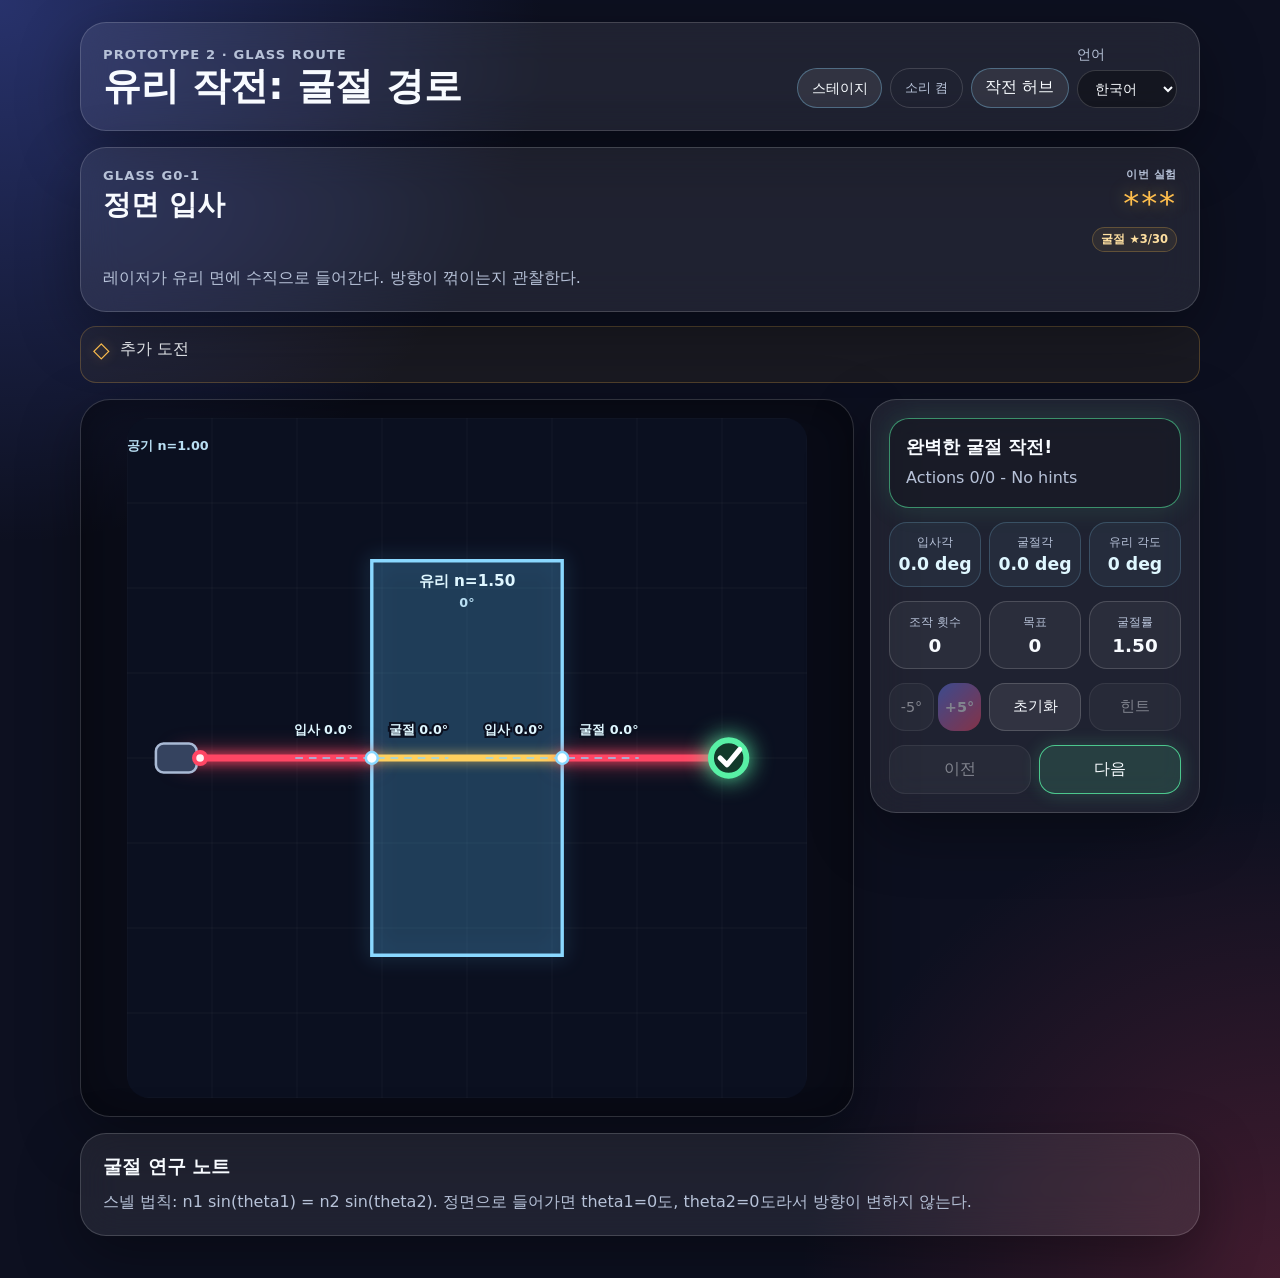
==== games/photon_heist/glass.html @ 529508a4 "Initial release with Photon Heist prototype" ====
<!doctype html>
<html lang="ko">
<head>
  <meta charset="utf-8" />
  <meta name="viewport" content="width=device-width, initial-scale=1" />
  <title>Glass Route · Photon Heist</title>
  <link rel="stylesheet" href="styles/style.css?v=20260708a" />
  <link rel="stylesheet" href="styles/glass.css?v=20260708a" />
</head>
<body>
  <main class="app-shell">
    <header class="topbar glass-topbar">
      <div>
        <p class="eyebrow" id="glassChapter">Prototype 2 · Glass Route</p>
        <h1 id="glassGameTitle">유리 작전: 굴절 경로</h1>
      </div>
      <div class="header-controls">
        <button id="glassStageSelectBtn" class="stage-select-trigger" type="button" aria-label="스테이지 선택">스테이지</button>
        <button id="glassSoundBtn" class="sound-btn" type="button" aria-pressed="true">소리 켬</button>
        <a class="back-link" id="backToMirrors" href="hub.html">← 작전 허브</a>
        <label class="language-control">
          <span id="glassLanguageLabel">언어</span>
          <select id="glassLanguageSelect" aria-label="Language">
            <option value="ko">한국어</option>
            <option value="en">English</option>
          </select>
        </label>
      </div>
    </header>

    <section class="mission-card">
      <div class="mission-header">
        <div>
          <p class="stage-id" id="glassStageId">Glass G0-1</p>
          <h2 id="glassStageTitle">정면 입사</h2>
        </div>
        <div class="mission-score">
          <span class="score-caption" id="glassStarsLabel">이번 실험</span>
          <div class="stars" id="glassStars">☆☆☆</div>
          <div class="campaign-progress" id="glassProgress">굴절 ★ 0/30</div>
        </div>
      </div>
      <p class="mission-intro" id="glassStageIntro"></p>
    </section>

    <section class="challenge-strip" id="glassChallengeStrip" hidden>
      <span class="challenge-icon">◇</span>
      <span class="challenge-label" id="glassChallengeLabel">추가 도전</span>
      <span id="glassChallengeText"></span>
      <span class="challenge-status" id="glassChallengeStatus"></span>
    </section>

    <section class="glass-layout">
      <div class="glass-board-wrap">
        <svg id="glassBoard" class="glass-board" viewBox="0 0 800 800" role="img" aria-label="Refraction experiment board"></svg>
      </div>

      <aside class="panel glass-panel">
        <div class="status-box" id="glassStatusBox">
          <strong id="glassStatusTitle">경로 관찰</strong>
          <p id="glassStatusText">법선과 굴절 경로를 비교한다.</p>
        </div>

        <div class="prediction-control" id="glassPredictionControl" hidden>
          <strong id="glassPredictionQuestion">어느 쪽으로 꺾일까?</strong>
          <div id="glassPredictionOptions" class="prediction-options"></div>
          <small id="glassPredictionFeedback"></small>
        </div>

        <div class="glass-angle-grid">
          <div><span id="incidenceLabel">입사각</span><strong id="incidenceValue">0°</strong></div>
          <div><span id="refractionLabel">굴절각</span><strong id="refractionValue">0°</strong></div>
          <div><span id="glassAngleLabel">레이저 각도</span><strong id="glassAngleValue">0°</strong></div>
        </div>

        <div class="stats-grid">
          <div><span id="glassRotationsLabel">조작 횟수</span><strong id="glassRotationsValue">0</strong></div>
          <div><span id="glassTargetLabel">목표</span><strong id="glassTargetValue">0</strong></div>
          <div><span id="glassIndexLabel">굴절률</span><strong id="glassIndexValue">1.50</strong></div>
        </div>

        <div class="shot-control" id="glassShotControl" hidden>
          <div>
            <span id="glassShotsLabel">발사 횟수</span>
            <strong id="glassShotsValue">0 / 3</strong>
          </div>
          <button id="fireGlassBtn" class="fire-button" type="button">▶ 레이저 발사</button>
        </div>

        <div class="glass-objective-tracker" id="glassObjectiveTracker" hidden>
          <span id="glassObjectiveTrackerLabel">작전 순서</span>
          <div class="glass-objective-steps">
            <div class="glass-objective-step" id="glassShardStep"><b>◆</b><span id="glassShardStepLabel">정보 조각</span></div>
            <span aria-hidden="true">→</span>
            <div class="glass-objective-step" id="glassExitStep"><b>✓</b><span id="glassExitStepLabel">탈출</span></div>
          </div>
        </div>

        <div class="controls glass-controls">
          <div class="rotate-pair">
            <button id="rotateMinusBtn" type="button">−5°</button>
            <button id="rotatePlusBtn" class="primary" type="button">+5°</button>
          </div>
          <div class="rotate-pair fine-rotate-pair" id="fineRotatePair" hidden>
            <button id="fineRotateMinusBtn" type="button">−1° 미세</button>
            <button id="fineRotatePlusBtn" type="button">+1° 미세</button>
          </div>
          <button id="resetGlassBtn" type="button">초기화</button>
          <button id="glassHintBtn" type="button">힌트</button>
        </div>

        <div class="level-controls">
          <button id="prevGlassBtn" type="button">이전</button>
          <button id="nextGlassBtn" type="button">다음</button>
        </div>
      </aside>
    </section>

    <section class="note-card">
      <h3 id="glassNoteTitle">굴절 연구 노트</h3>
      <p id="glassNoteText">실험을 완료하면 굴절 설명이 표시된다.</p>
    </section>
  </main>

  <div id="glassStageModal" class="modal-backdrop" role="dialog" aria-modal="true" aria-labelledby="glassModalTitle" hidden>
    <div class="stage-select-card">
      <div class="stage-select-header">
        <div>
          <h2 id="glassModalTitle">굴절 스테이지</h2>
          <p class="progress-summary" id="glassProgressSummary"></p>
        </div>
        <button id="closeGlassModalBtn" class="modal-close" type="button" aria-label="닫기">×</button>
      </div>
      <div id="glassStageGrid" class="stage-select-grid"></div>
      <div style="margin-top:14px;text-align:right">
        <button id="resetGlassProgressBtn" type="button" style="font-size:0.8rem;opacity:0.6">기록 초기화</button>
      </div>
    </div>
  </div>

  <script src="src/streamlit_bridge.js?v=20260708a"></script>
  <script src="src/optics.js?v=20260708a"></script>
  <script src="src/glass_levels.js?v=20260708a"></script>
  <script src="src/text_fixes.js?v=20260708a"></script>
  <script src="src/glass_game.js?v=20260708a"></script>
</body>
</html>
---- games/photon_heist/styles/style.css ----
:root {
  --bg: #0d1020;
  --card: rgba(255, 255, 255, 0.08);
  --card-strong: rgba(255, 255, 255, 0.13);
  --text: #f8fbff;
  --muted: #b7c2d8;
  --line: rgba(255, 255, 255, 0.16);
  --laser: #ff4664;
  --success: #58f0a5;
  --warning: #ffbf4d;
  --tile: rgba(255, 255, 255, 0.06);
  --tile-hover: rgba(255, 255, 255, 0.12);
  --selected: #8ad8ff;
  --shadow: 0 20px 60px rgba(0, 0, 0, 0.35);
  font-family: Inter, ui-sans-serif, system-ui, -apple-system, BlinkMacSystemFont, "Segoe UI", "Noto Sans KR", sans-serif;
}

* { box-sizing: border-box; }

body {
  margin: 0;
  min-height: 100vh;
  background:
    radial-gradient(circle at top left, rgba(91, 116, 255, 0.34), transparent 34rem),
    radial-gradient(circle at bottom right, rgba(255, 70, 100, 0.22), transparent 30rem),
    var(--bg);
  color: var(--text);
}

button, select {
  font: inherit;
}

button {
  border: 1px solid var(--line);
  color: var(--text);
  background: var(--card);
  border-radius: 16px;
  padding: 0.82rem 1rem;
  cursor: pointer;
  min-height: 46px;
  transition: transform 150ms ease, background 150ms ease, border-color 150ms ease;
}

button:hover, button:focus-visible {
  background: var(--card-strong);
  border-color: rgba(255, 255, 255, 0.34);
  transform: translateY(-1px);
}

button:disabled {
  opacity: 0.45;
  cursor: not-allowed;
  transform: none;
}

button.primary {
  background: linear-gradient(135deg, #5e7cff, #ff4664);
  border: none;
  font-weight: 800;
}

select {
  border: 1px solid var(--line);
  border-radius: 999px;
  padding: 0.58rem 0.85rem;
  color: var(--text);
  background: rgba(0, 0, 0, 0.35);
}

.app-shell {
  width: min(1120px, 94vw);
  margin: 0 auto;
  padding: 22px 0 42px;
}

.topbar,
.mission-card,
.note-card,
.panel {
  background: var(--card);
  border: 1px solid var(--line);
  border-radius: 26px;
  box-shadow: var(--shadow);
  backdrop-filter: blur(20px);
}

.topbar {
  display: flex;
  justify-content: space-between;
  align-items: center;
  gap: 1rem;
  padding: 22px;
}

.eyebrow, .stage-id {
  margin: 0 0 0.2rem;
  color: var(--muted);
  font-size: 0.82rem;
  letter-spacing: 0.08em;
  text-transform: uppercase;
  font-weight: 800;
}

h1, h2, h3, p { margin-top: 0; }

h1 {
  margin-bottom: 0;
  font-size: clamp(1.45rem, 4vw, 2.4rem);
  line-height: 1.08;
}

h2 {
  margin-bottom: 0;
  font-size: clamp(1.18rem, 3vw, 1.75rem);
}

.language-control {
  display: grid;
  gap: 0.35rem;
  color: var(--muted);
  font-size: 0.88rem;
  white-space: nowrap;
}

.header-controls {
  display: flex;
  align-items: flex-end;
  justify-content: flex-end;
  flex-wrap: wrap;
  gap: 8px;
}

.sound-toggle,
.stage-select-toggle,
.glass-route-link {
  min-height: 40px;
  padding: 0.58rem 0.8rem;
  border-radius: 999px;
  color: var(--muted);
  white-space: nowrap;
}

.glass-route-link {
  display: inline-flex;
  align-items: center;
  text-decoration: none;
  color: #dff7ff;
  border-color: rgba(94, 196, 255, 0.4);
  background: rgba(94, 196, 255, 0.08);
}

.glass-route-link:hover,
.glass-route-link:focus-visible { background: rgba(94, 196, 255, 0.16); }

.stage-select-toggle {
  color: var(--text);
  border-color: rgba(138, 216, 255, 0.35);
}

.sound-toggle[aria-pressed="false"] {
  opacity: 0.72;
}

.mission-card {
  margin-top: 16px;
  padding: 20px 22px;
}

.mission-header {
  display: flex;
  justify-content: space-between;
  align-items: start;
  gap: 1rem;
}

.mission-intro {
  margin: 0.8rem 0 0;
  color: var(--muted);
  line-height: 1.65;
}

.challenge-strip {
  display: grid;
  grid-template-columns: auto 1fr auto;
  align-items: center;
  gap: 10px;
  margin-top: 14px;
  padding: 10px 12px;
  border: 1px solid rgba(255, 191, 77, 0.24);
  border-radius: 16px;
  background: rgba(255, 191, 77, 0.055);
}

.challenge-icon {
  color: var(--warning);
  font-size: 1.35rem;
  filter: drop-shadow(0 0 6px rgba(255, 191, 77, 0.45));
}

.challenge-strip strong {
  display: block;
  margin-bottom: 2px;
  color: #ffe0a1;
  font-size: 0.78rem;
}

.challenge-strip p {
  margin: 0;
  color: var(--muted);
  font-size: 0.85rem;
  line-height: 1.4;
}

.challenge-status {
  color: var(--warning);
  font-size: 0.75rem;
  font-weight: 800;
  white-space: nowrap;
}

.challenge-strip.complete {
  border-color: rgba(88, 240, 165, 0.38);
  background: rgba(88, 240, 165, 0.07);
}

.challenge-strip.complete .challenge-icon,
.challenge-strip.complete .challenge-status { color: var(--success); }

.stars {
  font-size: clamp(1.4rem, 4vw, 2rem);
  letter-spacing: 0.06em;
  color: var(--warning);
  text-shadow: 0 0 18px rgba(255, 191, 77, 0.42);
  white-space: nowrap;
}

.mission-score {
  display: grid;
  justify-items: end;
  gap: 2px;
  text-align: right;
}

.score-caption {
  color: var(--muted);
  font-size: 0.68rem;
  font-weight: 800;
  letter-spacing: 0.06em;
  text-transform: uppercase;
}

.campaign-progress {
  margin-top: 3px;
  padding: 4px 8px;
  border: 1px solid rgba(255, 191, 77, 0.24);
  border-radius: 999px;
  color: #ffe0a1;
  background: rgba(255, 191, 77, 0.07);
  font-size: 0.72rem;
  font-weight: 800;
  white-space: nowrap;
}

.game-area {
  display: grid;
  grid-template-columns: minmax(320px, 1fr) 330px;
  gap: 16px;
  margin-top: 16px;
  align-items: start;
}

.board-wrap {
  position: relative;
  background: rgba(0, 0, 0, 0.24);
  border: 1px solid var(--line);
  border-radius: 30px;
  padding: clamp(10px, 2vw, 18px);
  box-shadow: inset 0 0 40px rgba(0, 0, 0, 0.28), var(--shadow);
}

.effect-layer {
  position: absolute;
  inset: 0;
  z-index: 8;
  display: grid;
  place-items: center;
  overflow: hidden;
  border-radius: inherit;
  pointer-events: none;
}

.effect-banner {
  position: absolute;
  z-index: 2;
  padding: 0.75rem 1.15rem;
  border: 1px solid currentColor;
  border-radius: 999px;
  background: rgba(10, 15, 30, 0.9);
  font-size: clamp(1rem, 3vw, 1.55rem);
  letter-spacing: 0.04em;
  box-shadow: 0 12px 35px rgba(0, 0, 0, 0.38);
  animation: effect-banner-pop 1.35s ease-out forwards;
}

.effect-banner.success {
  color: var(--success);
  text-shadow: 0 0 16px rgba(88, 240, 165, 0.75);
}

.effect-banner.alarm {
  color: var(--laser);
  text-shadow: 0 0 16px rgba(255, 70, 100, 0.8);
  animation-duration: 0.75s;
}

.success-particle {
  --particle-angle: 0deg;
  --particle-distance: 100px;
  --particle-delay: 0ms;
  position: absolute;
  left: 50%;
  top: 50%;
  width: 8px;
  height: 8px;
  border-radius: 2px 999px 999px;
  background: var(--success);
  box-shadow: 0 0 10px var(--success);
  opacity: 0;
  transform: translate(-50%, -50%) rotate(var(--particle-angle));
  animation: particle-burst 850ms var(--particle-delay) cubic-bezier(0.16, 0.75, 0.35, 1) forwards;
}

.board {
  width: min(100%, 620px);
  aspect-ratio: 1 / 1;
  margin: 0 auto;
  display: grid;
  grid-template-columns: repeat(8, 1fr);
  grid-template-rows: repeat(8, 1fr);
  gap: 7px;
}

.cell {
  position: relative;
  padding: 0;
  border: 1px solid rgba(255, 255, 255, 0.11);
  background: var(--tile);
  border-radius: clamp(8px, 1.4vw, 16px);
  display: grid;
  place-items: center;
  color: var(--text);
  overflow: hidden;
  user-select: none;
  min-width: 0;
  min-height: 0;
}

.cell.mirror {
  cursor: pointer;
  background: rgba(138, 216, 255, 0.09);
}

.cell.mirror:hover { background: var(--tile-hover); }
.cell.mirror:hover,
.cell.mirror:focus-visible { transform: none; }

.cell.selected {
  outline: 3px solid var(--selected);
  box-shadow: 0 0 0 5px rgba(138, 216, 255, 0.18), 0 0 25px rgba(138, 216, 255, 0.3);
}

.object-icon {
  position: relative;
  z-index: 3;
  width: 82%;
  height: 82%;
  overflow: visible;
  filter: drop-shadow(0 4px 7px rgba(0, 0, 0, 0.42));
}

.beam-layer {
  position: absolute;
  inset: 0;
  z-index: 1;
  width: 100%;
  height: 100%;
  pointer-events: none;
  overflow: hidden;
}

.beam-line {
  fill: none;
  stroke: var(--laser);
  stroke-width: 8;
  stroke-linecap: round;
  stroke-linejoin: round;
  filter: drop-shadow(0 0 5px var(--laser)) drop-shadow(0 0 9px rgba(255, 70, 100, 0.72));
}

.mirror-shadow {
  stroke: #18374b;
  stroke-width: 18;
  stroke-linecap: round;
}

.mirror-glass {
  stroke: #dff7ff;
  stroke-width: 9;
  stroke-linecap: round;
  filter: drop-shadow(0 0 7px #67d7ff);
}

.cell.stowed-mirror {
  background: linear-gradient(145deg, rgba(91, 108, 137, 0.16), rgba(28, 34, 50, 0.8));
  border-style: dashed;
  border-color: rgba(132, 158, 194, 0.38);
}

.mirror-slot {
  fill: none;
  stroke: rgba(142, 174, 214, 0.72);
  stroke-width: 5;
  stroke-linecap: round;
}

.mirror-slot-detail {
  fill: none;
  stroke: rgba(142, 174, 214, 0.46);
  stroke-width: 4;
  stroke-linecap: round;
}

.stowed-badge {
  color: #aabbd4;
  border-color: rgba(142, 174, 214, 0.36);
  background: rgba(13, 20, 34, 0.88);
}

.cell.key-sensor {
  background: radial-gradient(circle, rgba(255, 202, 75, 0.16), rgba(34, 30, 24, 0.72));
  border-color: rgba(255, 202, 75, 0.5);
}

.key-sensor-icon .sensor-ring {
  fill: rgba(255, 202, 75, 0.12);
  stroke: #ffca4b;
  stroke-width: 7;
  filter: drop-shadow(0 0 8px rgba(255, 202, 75, 0.68));
}

.key-head {
  fill: none;
  stroke: #fff0a8;
  stroke-width: 7;
}

.key-mark {
  fill: none;
  stroke: #fff0a8;
  stroke-width: 7;
  stroke-linecap: round;
  stroke-linejoin: round;
}

.cell.secondary-key {
  background: radial-gradient(circle, rgba(69, 225, 238, 0.16), rgba(20, 35, 43, 0.72));
  border-color: rgba(69, 225, 238, 0.52);
}

.secondary-key-icon .sensor-ring {
  fill: rgba(69, 225, 238, 0.12);
  stroke: #45e1ee;
  filter: drop-shadow(0 0 8px rgba(69, 225, 238, 0.68));
}

.secondary-key-icon .key-head,
.secondary-key-icon .key-mark {
  stroke: #bdfaff;
}

.mirror-mount {
  fill: #5d7891;
  stroke: #d5e8f2;
  stroke-width: 2;
}

.angle-badge {
  position: absolute;
  right: 4px;
  bottom: 3px;
  z-index: 4;
  padding: 2px 4px;
  border: 1px solid rgba(138, 216, 255, 0.42);
  border-radius: 999px;
  color: #dff7ff;
  background: rgba(8, 20, 38, 0.82);
  font-size: clamp(0.42rem, 1.1vw, 0.62rem);
  font-weight: 800;
  line-height: 1;
}

.laser-body {
  fill: #35435f;
  stroke: #a9bad5;
  stroke-width: 3;
}

.laser-detail {
  fill: none;
  stroke: #7588a8;
  stroke-width: 4;
  stroke-linecap: round;
}

.laser-nozzle { fill: #d4425c; }
.laser-aperture {
  fill: #fff2f4;
  stroke: #ff4664;
  stroke-width: 5;
  filter: drop-shadow(0 0 6px #ff4664);
}

.laser-icon.dir-D { transform: rotate(90deg); }
.laser-icon.dir-L { transform: rotate(180deg); }
.laser-icon.dir-U { transform: rotate(270deg); }

.sensor-ring {
  stroke-width: 8;
  fill: #13283a;
}

.sensor-core { stroke-width: 3; }
.sensor-mark {
  fill: none;
  stroke: white;
  stroke-width: 7;
  stroke-linecap: round;
  stroke-linejoin: round;
}

.sensor-icon.goal .sensor-ring { stroke: #58f0a5; }
.sensor-icon.goal .sensor-core { fill: #148b58; stroke: #9affc7; }
.sensor-icon.fake .sensor-ring { stroke: #ff4664; }
.sensor-icon.fake .sensor-core { fill: #a51e38; stroke: #ff9aaa; }

.wall-bricks {
  fill: rgba(150, 164, 187, 0.25);
  stroke: #b9c4d5;
  stroke-width: 4;
  stroke-linejoin: round;
}

.cell.wall {
  background:
    linear-gradient(135deg, rgba(255,255,255,0.13), rgba(255,255,255,0.03)),
    repeating-linear-gradient(45deg, rgba(255,255,255,0.10) 0 4px, transparent 4px 9px);
  border-color: rgba(255, 255, 255, 0.2);
}

.cell.laser-source {
  background: rgba(255, 70, 100, 0.16);
  border-color: rgba(255, 70, 100, 0.52);
}

.cell.laser-source.rotatable {
  cursor: pointer;
  background: linear-gradient(145deg, rgba(255, 70, 100, 0.2), rgba(94, 124, 255, 0.12));
}

.cell.laser-source.rotatable:hover,
.cell.laser-source.rotatable:focus-visible {
  border-color: rgba(138, 216, 255, 0.8);
  transform: none;
}

.object-action-badge {
  position: absolute;
  right: 4px;
  top: 4px;
  z-index: 4;
  width: 20px;
  height: 20px;
  display: grid;
  place-items: center;
  border: 1px solid rgba(138, 216, 255, 0.55);
  border-radius: 50%;
  color: #dff7ff;
  background: rgba(8, 20, 38, 0.86);
  font-size: 0.75rem;
  font-weight: 900;
  line-height: 1;
}

.cell.sensor {
  background: rgba(88, 240, 165, 0.09);
  border-color: rgba(88, 240, 165, 0.28);
}

.cell.sensor.active {
  background: rgba(88, 240, 165, 0.24);
  border-color: rgba(88, 240, 165, 0.9);
  box-shadow: 0 0 28px rgba(88, 240, 165, 0.36);
}

.board.success-burst .cell.sensor.active .sensor-icon {
  animation: sensor-unlock 700ms ease-out;
}

.cell.fake-sensor {
  background: rgba(255, 70, 100, 0.08);
  border-color: rgba(255, 70, 100, 0.3);
}

.cell.fake-sensor.alarm {
  background: rgba(255, 70, 100, 0.28);
  box-shadow: 0 0 28px rgba(255, 70, 100, 0.42);
}

.cell.mirror.hit::after {
  content: "";
  position: absolute;
  inset: 8px;
  border-radius: 999px;
  border: 2px solid rgba(255, 70, 100, 0.85);
  box-shadow: 0 0 18px rgba(255, 70, 100, 0.7);
  z-index: 2;
}

.panel {
  padding: 18px;
  display: grid;
  gap: 14px;
}

.status-box {
  border: 1px solid var(--line);
  background: rgba(0, 0, 0, 0.20);
  border-radius: 20px;
  padding: 16px;
}

.status-box strong {
  display: block;
  margin-bottom: 0.4rem;
  font-size: 1.1rem;
}

.status-box p {
  margin: 0;
  color: var(--muted);
  line-height: 1.55;
}

.status-box.success {
  border-color: rgba(88, 240, 165, 0.55);
  box-shadow: 0 0 28px rgba(88, 240, 165, 0.13);
}

.status-box.alarm {
  border-color: rgba(255, 70, 100, 0.6);
  box-shadow: 0 0 28px rgba(255, 70, 100, 0.13);
}

.stats-grid {
  display: grid;
  grid-template-columns: repeat(3, 1fr);
  gap: 8px;
}

.stats-grid div {
  border: 1px solid var(--line);
  background: rgba(255,255,255,0.05);
  border-radius: 18px;
  padding: 12px 10px;
  text-align: center;
}

.stats-grid span {
  display: block;
  color: var(--muted);
  font-size: 0.76rem;
  margin-bottom: 0.3rem;
}

.stats-grid strong {
  font-size: 1.15rem;
}

.controls,
.level-controls {
  display: grid;
  gap: 8px;
}

.controls {
  grid-template-columns: 1fr 1fr 1fr;
}

.controls button {
  padding-inline: 0.5rem;
  font-size: 0.92rem;
  white-space: nowrap;
}

.mirror-shot-control {
  display: grid;
  grid-template-columns: 1fr 1.35fr;
  gap: 8px;
}

.mirror-shot-control[hidden] { display: none; }
.mirror-shot-control > div {
  display: grid;
  place-content: center;
  text-align: center;
  border: 1px solid rgba(255, 191, 77, 0.3);
  border-radius: 16px;
  background: rgba(255, 191, 77, 0.07);
}
.mirror-shot-control span { color: var(--muted); font-size: 0.72rem; }
.mirror-shot-control strong { color: var(--warning); }
.mirror-fire-button {
  color: #fff5d7;
  border-color: rgba(255, 191, 77, 0.55);
  background: linear-gradient(135deg, #d47f24, #ff4664);
  font-weight: 900;
}

.objective-tracker {
  display: grid;
  gap: 7px;
  padding: 10px 12px;
  border: 1px solid rgba(138, 216, 255, 0.2);
  border-radius: 16px;
  background: rgba(9, 15, 29, 0.5);
}

.objective-tracker[hidden] { display: none; }
.objective-tracker-label { color: var(--muted); font-size: 0.72rem; font-weight: 800; }
.objective-steps { display: flex; align-items: center; gap: 5px; }
.objective-step { display: flex; min-width: 0; align-items: center; gap: 4px; color: #718099; font-size: 0.72rem; font-weight: 800; }
.objective-symbol { display: grid; width: 19px; height: 19px; place-items: center; border: 1px solid currentColor; border-radius: 50%; font-size: 0.62rem; }
.objective-step.current { color: #fff3b0; }
.objective-step.current .objective-symbol { box-shadow: 0 0 10px rgba(255, 202, 75, 0.48); }
.objective-step.current.objective-q { color: #9af7ff; }
.objective-step.current.objective-s { color: #79f4b5; }
.objective-step.complete { color: #58f0a5; }
.objective-arrow { color: #536078; font-size: 0.8rem; }

.ghost-beam-layer .beam-line {
  stroke: rgba(119, 214, 255, 0.42);
  stroke-width: 6;
  stroke-dasharray: 10 10;
  filter: none;
}

.level-controls {
  grid-template-columns: 1fr 1fr;
}

#nextBtn.ready,
#nextGlassBtn.ready {
  border-color: rgba(88, 240, 165, 0.78);
  background: rgba(88, 240, 165, 0.14);
  box-shadow: 0 0 18px rgba(88, 240, 165, 0.2);
  animation: next-ready 1.6s ease-in-out infinite;
}

.note-card {
  margin-top: 16px;
  padding: 20px 22px;
}

.note-card h3 { margin-bottom: 0.45rem; }
.note-card p {
  margin-bottom: 0;
  color: var(--muted);
  line-height: 1.7;
}

body.modal-open { overflow: hidden; }

.modal-backdrop {
  position: fixed;
  inset: 0;
  z-index: 100;
  display: grid;
  place-items: center;
  padding: clamp(12px, 3vw, 28px);
  background: rgba(4, 7, 18, 0.8);
  backdrop-filter: blur(10px);
}

.modal-backdrop[hidden] { display: none; }

.stage-select-card {
  width: min(820px, 100%);
  max-height: min(90vh, 760px);
  overflow: auto;
  padding: clamp(18px, 3vw, 28px);
  border: 1px solid rgba(138, 216, 255, 0.28);
  border-radius: 28px;
  color: var(--text);
  background:
    radial-gradient(circle at top right, rgba(94, 124, 255, 0.2), transparent 24rem),
    #151a2c;
  box-shadow: 0 30px 100px rgba(0, 0, 0, 0.6);
  animation: modal-enter 220ms ease-out;
}

.stage-select-header {
  display: flex;
  justify-content: space-between;
  align-items: flex-start;
  gap: 1rem;
  margin-bottom: 20px;
}

.stage-select-header h2 { font-size: clamp(1.4rem, 4vw, 2rem); }

.progress-summary {
  margin: 0.55rem 0 0;
  color: var(--muted);
}

.modal-close {
  flex: 0 0 auto;
  width: 44px;
  min-height: 44px;
  padding: 0;
  border-radius: 50%;
  font-size: 1.6rem;
  line-height: 1;
}

.stage-select-grid {
  display: grid;
  grid-template-columns: repeat(auto-fit, minmax(135px, 1fr));
  gap: 10px;
}

.stage-select-item {
  min-height: 145px;
  padding: 14px;
  border-radius: 18px;
  display: grid;
  grid-template-rows: auto 1fr auto auto auto;
  gap: 8px;
  text-align: left;
  background: rgba(255, 255, 255, 0.055);
}

.stage-select-item:hover,
.stage-select-item:focus-visible { transform: translateY(-2px); }

.stage-select-item-top {
  display: flex;
  justify-content: space-between;
  gap: 8px;
  color: var(--muted);
  font-size: 0.72rem;
  font-weight: 800;
  letter-spacing: 0.05em;
  text-transform: uppercase;
}

.stage-select-item strong {
  align-self: center;
  font-size: 1rem;
  line-height: 1.3;
}

.stage-best-stars {
  color: var(--warning);
  letter-spacing: 0.05em;
}

.stage-best-performance {
  min-height: 1em;
  color: #b9c8dc;
  font-size: 0.72rem;
  font-weight: 750;
}

.stage-select-item small {
  min-height: 1em;
  color: var(--selected);
  font-weight: 700;
}

.stage-select-item.complete {
  border-color: rgba(88, 240, 165, 0.45);
  background: rgba(88, 240, 165, 0.08);
}

.stage-select-item.current {
  outline: 2px solid var(--selected);
  box-shadow: 0 0 20px rgba(138, 216, 255, 0.18);
}

.stage-select-item.locked {
  filter: saturate(0.45);
}

.stage-select-footer {
  display: flex;
  justify-content: flex-end;
  margin-top: 18px;
}

.danger-subtle {
  min-height: 40px;
  padding-block: 0.55rem;
  color: #ff9aaa;
  border-color: rgba(255, 70, 100, 0.25);
  background: rgba(255, 70, 100, 0.06);
}

.chapter-complete-card {
  width: min(560px, 100%);
  padding: clamp(24px, 5vw, 42px);
  border: 1px solid rgba(88, 240, 165, 0.38);
  border-radius: 30px;
  text-align: center;
  color: var(--text);
  background:
    radial-gradient(circle at 50% 0%, rgba(88, 240, 165, 0.2), transparent 20rem),
    radial-gradient(circle at 100% 100%, rgba(94, 124, 255, 0.2), transparent 18rem),
    #151a2c;
  box-shadow: 0 30px 110px rgba(0, 0, 0, 0.65), 0 0 50px rgba(88, 240, 165, 0.08);
  animation: modal-enter 260ms ease-out;
}

.chapter-emblem {
  width: 76px;
  height: 76px;
  margin: 0 auto 18px;
  display: grid;
  place-items: center;
  border: 2px solid var(--success);
  border-radius: 50%;
  color: var(--success);
  background: rgba(88, 240, 165, 0.1);
  font-size: 2.5rem;
  box-shadow: 0 0 30px rgba(88, 240, 165, 0.3);
  animation: chapter-emblem 2.2s ease-in-out infinite;
}

.chapter-complete-card h2 {
  margin-bottom: 0.75rem;
  font-size: clamp(1.65rem, 5vw, 2.4rem);
}

.chapter-complete-text {
  max-width: 42ch;
  margin: 0 auto 22px;
  color: var(--muted);
  line-height: 1.65;
}

.chapter-results {
  display: grid;
  grid-template-columns: 1fr 1fr;
  gap: 10px;
  margin-bottom: 20px;
}

.chapter-results div {
  padding: 15px 12px;
  border: 1px solid var(--line);
  border-radius: 18px;
  background: rgba(255, 255, 255, 0.055);
}

.chapter-results span {
  display: block;
  margin-bottom: 5px;
  color: var(--muted);
  font-size: 0.78rem;
}

.chapter-results strong {
  color: var(--warning);
  font-size: 1.35rem;
}

.chapter-actions {
  display: grid;
  grid-template-columns: 1fr 1fr;
  gap: 8px;
}

@keyframes pop {
  0% { transform: scale(0.96); }
  70% { transform: scale(1.02); }
  100% { transform: scale(1); }
}

@keyframes effect-banner-pop {
  0% { opacity: 0; transform: scale(0.65); }
  18% { opacity: 1; transform: scale(1.08); }
  72% { opacity: 1; transform: scale(1); }
  100% { opacity: 0; transform: scale(0.96) translateY(-10px); }
}

@keyframes particle-burst {
  0% { opacity: 0; transform: translate(-50%, -50%) rotate(var(--particle-angle)) translateX(0) scale(0.4); }
  14% { opacity: 1; }
  100% { opacity: 0; transform: translate(-50%, -50%) rotate(var(--particle-angle)) translateX(var(--particle-distance)) scale(0); }
}

@keyframes sensor-unlock {
  0% { transform: scale(0.75) rotate(-12deg); }
  55% { transform: scale(1.22) rotate(6deg); }
  100% { transform: scale(1) rotate(0); }
}

@keyframes alarm-shake {
  0%, 100% { transform: translateX(0); }
  18% { transform: translateX(-8px); }
  36% { transform: translateX(7px); }
  54% { transform: translateX(-5px); }
  72% { transform: translateX(3px); }
}

@keyframes next-ready {
  0%, 100% { box-shadow: 0 0 12px rgba(88, 240, 165, 0.13); }
  50% { box-shadow: 0 0 24px rgba(88, 240, 165, 0.36); }
}

@keyframes modal-enter {
  from { opacity: 0; transform: translateY(12px) scale(0.98); }
  to { opacity: 1; transform: translateY(0) scale(1); }
}

@keyframes chapter-emblem {
  0%, 100% { transform: scale(1) rotate(0); box-shadow: 0 0 24px rgba(88, 240, 165, 0.25); }
  50% { transform: scale(1.06) rotate(8deg); box-shadow: 0 0 42px rgba(88, 240, 165, 0.42); }
}

.board.alarm-shake {
  animation: alarm-shake 430ms ease-out;
}

.pulse { animation: pop 260ms ease-out; }

@media (max-width: 860px) {
  .topbar { align-items: flex-start; }
  .game-area { grid-template-columns: 1fr; }
  .panel { grid-row: 2; }
  .board { gap: 5px; }
  .controls button, .level-controls button { padding-inline: 0.7rem; }
}

@media (max-width: 560px) {
  .app-shell { width: min(100vw - 20px, 520px); padding-top: 10px; }
  .topbar { flex-direction: column; padding: 18px; border-radius: 22px; }
  .header-controls { width: 100%; align-items: flex-end; }
  .language-control { width: 100%; }
  select { width: 100%; }
  .sound-toggle { flex: 0 0 auto; }
  .mission-card, .note-card, .panel { border-radius: 22px; }
  .mission-header { align-items: flex-start; }
  .stars { font-size: 1.25rem; }
  .campaign-progress { font-size: 0.65rem; }
  .board-wrap { border-radius: 22px; padding: 8px; }
  .board { gap: 4px; }
  .cell { border-radius: 9px; }
  .controls { grid-template-columns: 1fr; }
  .stats-grid { grid-template-columns: 1fr 1fr 1fr; }
  .object-icon { width: 88%; height: 88%; }
  .angle-badge { right: 2px; bottom: 2px; padding: 1px 3px; }
  .stage-select-card { border-radius: 22px; }
  .stage-select-grid { grid-template-columns: repeat(2, minmax(0, 1fr)); }
  .stage-select-item { min-height: 132px; padding: 12px; }
  .challenge-strip { grid-template-columns: auto 1fr; }
  .challenge-status { grid-column: 2; }
  .chapter-complete-card { border-radius: 24px; }
  .chapter-actions { grid-template-columns: 1fr; }
}

@media (max-width: 700px) {
  .app-shell {
    width: 920px;
    max-width: none;
    padding: 12px 14px 36px;
  }
  .topbar {
    flex-direction: row;
    align-items: center;
  }
  .header-controls {
    width: auto;
    align-items: flex-end;
    justify-content: flex-end;
  }
  .language-control {
    width: auto;
  }
  select {
    width: auto;
  }
  .sound-toggle {
    flex: 0 0 auto;
  }
  .mission-header {
    flex-direction: row;
  }
  .mission-score {
    justify-items: end;
    text-align: right;
  }
  .game-area {
    grid-template-columns: minmax(540px, 1fr) 300px;
  }
  .panel {
    grid-row: auto;
  }
  .board {
    width: min(100%, 620px);
  }
  .controls {
    grid-template-columns: 1fr 1fr 1fr;
  }
  .level-controls,
  .chapter-actions {
    grid-template-columns: 1fr 1fr;
  }
}

@media (prefers-reduced-motion: reduce) {
  *, *::before, *::after {
    scroll-behavior: auto !important;
    animation-duration: 1ms !important;
    animation-iteration-count: 1 !important;
  }
}
---- games/photon_heist/styles/glass.css ----
.back-link {
  display: inline-flex;
  align-items: center;
  min-height: 40px;
  padding: 0.55rem 0.85rem;
  border: 1px solid rgba(138, 216, 255, 0.35);
  border-radius: 999px;
  color: var(--text);
  text-decoration: none;
  background: var(--card);
}

.back-link:hover,
.back-link:focus-visible { background: var(--card-strong); }

.glass-layout {
  display: grid;
  grid-template-columns: minmax(360px, 1fr) 330px;
  gap: 16px;
  margin-top: 16px;
  align-items: start;
}

.glass-board-wrap {
  padding: clamp(10px, 2vw, 18px);
  border: 1px solid var(--line);
  border-radius: 30px;
  background: rgba(0, 0, 0, 0.28);
  box-shadow: inset 0 0 45px rgba(0, 0, 0, 0.35), var(--shadow);
}

.glass-board {
  display: block;
  width: min(100%, 680px);
  aspect-ratio: 1;
  margin: 0 auto;
  border-radius: 22px;
  overflow: hidden;
  background: #0b1020;
}

.glass-grid-line { stroke: rgba(255, 255, 255, 0.055); stroke-width: 1; }

/* ── Glass pane ── */
.glass-pane {
  fill: rgba(94, 196, 255, 0.2);
  stroke: #8ad8ff;
  stroke-width: 4;
  filter: drop-shadow(0 0 12px rgba(91, 196, 255, 0.35));
}
/* Water: blue tint with wave-like stroke */
.glass-pane.water {
  fill: rgba(50, 130, 255, 0.22);
  stroke: #5599ff;
  stroke-width: 4;
  stroke-dasharray: 12 5;
  filter: drop-shadow(0 0 14px rgba(50, 130, 255, 0.45));
}

/* ── Danger zone ── */
.danger-zone {
  fill: rgba(255, 60, 60, 0.10);
  stroke: rgba(255, 90, 90, 0.55);
  stroke-width: 2;
  stroke-dasharray: 10 5;
}
.danger-zone.active {
  fill: rgba(255, 60, 60, 0.28);
  stroke: #ff4444;
  stroke-dasharray: none;
  animation: danger-pulse 0.35s ease-in-out infinite alternate;
}
@keyframes danger-pulse {
  from { opacity: 0.75; }
  to   { opacity: 1.0; }
}
.danger-zone-label {
  fill: rgba(255, 130, 130, 0.80);
  font: 700 13px system-ui;
  text-anchor: middle;
  pointer-events: none;
}

/* ── Beams ── */
.refraction-beam {
  fill: none;
  stroke: var(--laser);
  stroke-width: 8;
  stroke-linecap: round;
  filter: drop-shadow(0 0 6px #ff4664) drop-shadow(0 0 12px rgba(255, 70, 100, 0.65));
}
.refraction-beam.in-glass {
  stroke: #ffd05e;
  filter: drop-shadow(0 0 7px rgba(255, 208, 94, 0.75));
}
/* TIR-reflected segment: bright cyan */
.refraction-beam.tir-beam {
  stroke: #a8f0ff;
  stroke-width: 7;
  filter: drop-shadow(0 0 10px rgba(168, 240, 255, 0.9)) drop-shadow(0 0 20px rgba(138, 216, 255, 0.5));
  animation: tir-pulse 0.9s ease-in-out infinite alternate;
}
@keyframes tir-pulse {
  from { opacity: 0.75; }
  to   { opacity: 1.0; }
}

/* ── TIR indicator ring ── */
.tir-flash-ring {
  fill: none;
  stroke: rgba(168, 240, 255, 0.85);
  stroke-width: 3;
  filter: drop-shadow(0 0 8px rgba(168, 240, 255, 1));
}
.tir-label { fill: #a8f0ff !important; }

/* ── Other board elements ── */
.normal-line { stroke: #8ad8ff; stroke-width: 2; stroke-dasharray: 9 7; opacity: 0.9; }
.normal-point { fill: #fff; stroke: #8ad8ff; stroke-width: 3; }
.angle-label { fill: #dff7ff; font: 800 15px system-ui; paint-order: stroke; stroke: #0b1020; stroke-width: 5; }
.glass-source-body { fill: #35435f; stroke: #a9bad5; stroke-width: 3; }
.glass-source-core { fill: #fff2f4; stroke: #ff4664; stroke-width: 5; }
.glass-target-ring { fill: #123a2a; stroke: var(--success); stroke-width: 7; }
.glass-target-mark { fill: none; stroke: white; stroke-width: 6; stroke-linecap: round; stroke-linejoin: round; }
.glass-target.active { filter: drop-shadow(0 0 14px var(--success)); }

/* ── Panel ── */
.glass-medium-label { fill: #dff7ff; font: 700 18px system-ui; text-anchor: middle; pointer-events: none; }
.glass-angle-tag { fill: #b9dff3; font: 800 15px system-ui; text-anchor: middle; pointer-events: none; }

.glass-panel { position: sticky; top: 14px; }
.glass-angle-grid {
  display: grid;
  grid-template-columns: repeat(3, 1fr);
  gap: 8px;
}
.glass-angle-grid div {
  padding: 12px 8px;
  border: 1px solid rgba(138, 216, 255, 0.2);
  border-radius: 18px;
  text-align: center;
  background: rgba(138, 216, 255, 0.055);
}
.glass-angle-grid span { display: block; margin-bottom: 4px; color: var(--muted); font-size: 0.72rem; }
.glass-angle-grid strong { color: #dff7ff; font-size: 1.08rem; }

/* ── Rotate pair buttons ── */
.rotate-pair {
  display: flex;
  gap: 4px;
}
.rotate-pair button {
  flex: 1;
  padding-inline: 0.3rem;
  font-size: 0.9rem;
}

.fine-rotate-pair[hidden] { display: none; }
.fine-rotate-pair button {
  color: #dff7ff;
  border-color: rgba(138, 216, 255, 0.34);
  background: rgba(80, 155, 210, 0.1);
}

.shot-control {
  display: grid;
  grid-template-columns: 1fr 1.35fr;
  gap: 8px;
  align-items: stretch;
}

.prediction-control {
  display: grid;
  gap: 10px;
  padding: 14px;
  border: 1px solid rgba(138, 216, 255, 0.28);
  border-radius: 18px;
  background: rgba(70, 118, 180, 0.08);
}

.prediction-control[hidden] { display: none; }
.prediction-control > strong { line-height: 1.45; }
.prediction-options { display: grid; grid-template-columns: repeat(2, 1fr); gap: 8px; }
.prediction-options button { min-height: 42px; padding: 0.6rem; }
.prediction-options button.selected { border-color: var(--selected); }
.prediction-options button.wrong { border-color: var(--laser); background: rgba(255, 70, 100, 0.14); }
.prediction-control small { min-height: 1.4em; color: var(--warning); line-height: 1.45; }

.shot-control[hidden] { display: none; }

.glass-objective-tracker {
  display: grid;
  gap: 7px;
  padding: 10px 12px;
  border: 1px solid rgba(138, 216, 255, 0.2);
  border-radius: 16px;
  background: rgba(9, 15, 29, 0.5);
}
.glass-objective-tracker[hidden] { display: none; }
.glass-objective-tracker > span { color: var(--muted); font-size: 0.72rem; font-weight: 800; }
.glass-objective-steps { display: flex; align-items: center; gap: 7px; color: #536078; font-size: 0.74rem; }
.glass-objective-step { display: flex; align-items: center; gap: 5px; color: #718099; font-weight: 850; }
.glass-objective-step b { display: grid; width: 19px; height: 19px; place-items: center; border: 1px solid currentColor; border-radius: 50%; font-size: 0.62rem; }
.glass-objective-step.current { color: #ffe28a; }
.glass-objective-step.current b { box-shadow: 0 0 10px rgba(255, 202, 75, 0.48); }
.glass-objective-step.complete { color: #58f0a5; }

.shot-control > div {
  display: grid;
  place-content: center;
  text-align: center;
  border: 1px solid rgba(255, 191, 77, 0.28);
  border-radius: 18px;
  background: rgba(255, 191, 77, 0.06);
}

.shot-control span {
  display: block;
  color: var(--muted);
  font-size: 0.72rem;
}

.shot-control strong { color: var(--warning); }

.fire-button {
  border-color: rgba(255, 191, 77, 0.55);
  color: #fff5d7;
  background: linear-gradient(135deg, #d47f24, #ff4664);
  font-weight: 900;
}

.fire-button:not(:disabled) { animation: fire-ready 1.45s ease-in-out infinite; }

.refraction-beam.planning-beam {
  stroke: rgba(255, 112, 135, 0.65);
  stroke-width: 5;
  stroke-dasharray: 10 8;
  filter: none;
}

.shot-ghost {
  stroke: rgba(119, 214, 255, 0.42);
  stroke-width: 4;
  stroke-dasharray: 7 11;
  pointer-events: none;
}

.shot-ghost.alarm-ghost { stroke: rgba(255, 92, 122, 0.48); }

.shot-ghost-marker circle {
  fill: rgba(16, 26, 48, 0.92);
  stroke: rgba(119, 214, 255, 0.72);
  stroke-width: 2;
}

.shot-ghost-marker text {
  fill: #dff7ff;
  font-size: 13px;
  font-weight: 900;
  text-anchor: middle;
}

.data-shard polygon {
  fill: rgba(255, 191, 77, 0.18);
  stroke: #ffd166;
  stroke-width: 4;
  filter: drop-shadow(0 0 10px rgba(255, 191, 77, 0.65));
}

.data-shard circle { fill: #fff4b0; }

.data-shard text {
  fill: #ffe69a;
  font-size: 13px;
  font-weight: 900;
  text-anchor: middle;
}

.data-shard.collected { opacity: 0.42; }
.data-shard.collected polygon { fill: rgba(83, 240, 164, 0.2); stroke: #53f0a4; }
.data-shard.collected text { fill: #8fffc3; }

.optics-mirror-back {
  stroke: rgba(63, 79, 111, 0.95);
  stroke-width: 18;
  stroke-linecap: round;
}

.optics-mirror-face {
  stroke: #dff7ff;
  stroke-width: 8;
  stroke-linecap: round;
  filter: drop-shadow(0 0 7px rgba(138, 216, 255, 0.72));
}

.refraction-beam.mirror-beam {
  stroke: #ffd166;
  filter: drop-shadow(0 0 7px rgba(255, 209, 102, 0.85));
}

.angle-label.mirror-label { fill: #ffe69a; }

.optics-mirror-label {
  fill: #dff7ff;
  font-size: 18px;
  font-weight: 950;
  text-anchor: middle;
  paint-order: stroke;
  stroke: rgba(7, 15, 30, 0.9);
  stroke-width: 5px;
}

.glass-target.locked { opacity: 0.72; }
.glass-target.locked .glass-target-ring { stroke: #ffd166; stroke-dasharray: 8 7; }

.glass-target-lock {
  fill: #ffd166;
  font-size: 13px;
  font-weight: 950;
  text-anchor: middle;
}

@keyframes fire-ready {
  0%, 100% { box-shadow: 0 0 8px rgba(255, 191, 77, 0.15); }
  50% { box-shadow: 0 0 22px rgba(255, 191, 77, 0.38); }
}

/* ── Stage select trigger & sound btn ── */
.stage-select-trigger {
  min-height: 40px;
  padding: 0.55rem 0.85rem;
  border: 1px solid rgba(138, 216, 255, 0.35);
  border-radius: 999px;
  color: var(--text);
  background: var(--card);
  font-size: 0.9rem;
  cursor: pointer;
}
.stage-select-trigger:hover,
.stage-select-trigger:focus-visible { background: var(--card-strong); }

.sound-btn {
  min-height: 40px;
  padding: 0.55rem 0.85rem;
  border: 1px solid rgba(255, 255, 255, 0.15);
  border-radius: 999px;
  color: var(--muted);
  background: transparent;
  font-size: 0.82rem;
  cursor: pointer;
}
.sound-btn:hover { color: var(--text); }

@media (max-width: 860px) {
  .glass-layout { grid-template-columns: 1fr; }
  .glass-panel { position: static; }
}

@media (max-width: 560px) {
  .glass-topbar .header-controls { align-items: stretch; flex-wrap: wrap; gap: 6px; }
  .back-link { justify-content: center; }
  .glass-board-wrap { padding: 7px; border-radius: 22px; }
  .glass-board { border-radius: 17px; }
  .stage-select-trigger, .sound-btn { font-size: 0.8rem; }
}

@media (max-width: 700px) {
  .glass-topbar {
    flex-direction: row;
    align-items: center;
  }
  .glass-topbar .header-controls {
    width: auto;
    align-items: flex-end;
    justify-content: flex-end;
  }
  .glass-layout {
    grid-template-columns: minmax(560px, 1fr) 300px;
  }
  .glass-panel {
    position: sticky;
  }
  .glass-board {
    width: min(100%, 680px);
  }
}
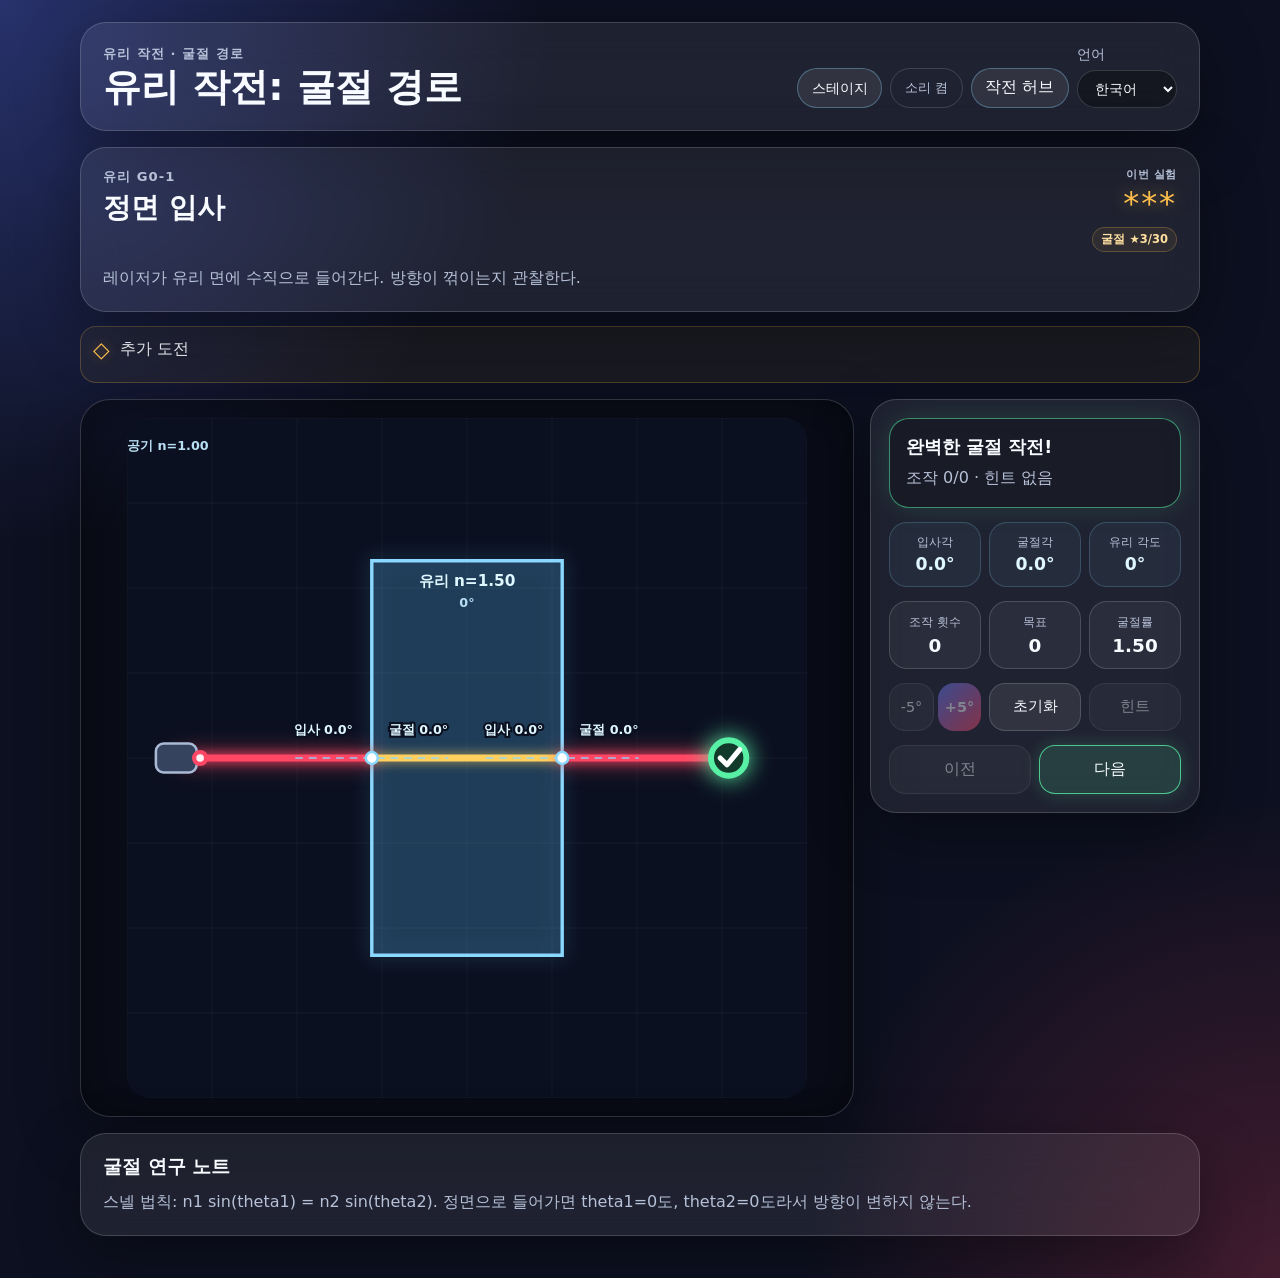
==== commit c1d09e09: "Update translations" ====
--- a/games/photon_heist/glass.html
+++ b/games/photon_heist/glass.html
@@ -4,8 +4,8 @@
   <meta charset="utf-8" />
   <meta name="viewport" content="width=device-width, initial-scale=1" />
   <title>Glass Route · Photon Heist</title>
-  <link rel="stylesheet" href="styles/style.css?v=20260708a" />
-  <link rel="stylesheet" href="styles/glass.css?v=20260708a" />
+  <link rel="stylesheet" href="styles/style.css?v=20260710a" />
+  <link rel="stylesheet" href="styles/glass.css?v=20260710a" />
 </head>
 <body>
   <main class="app-shell">
@@ -138,10 +138,10 @@
     </div>
   </div>
 
-  <script src="src/streamlit_bridge.js?v=20260708a"></script>
-  <script src="src/optics.js?v=20260708a"></script>
-  <script src="src/glass_levels.js?v=20260708a"></script>
-  <script src="src/text_fixes.js?v=20260708a"></script>
-  <script src="src/glass_game.js?v=20260708a"></script>
+  <script src="src/streamlit_bridge.js?v=20260710a"></script>
+  <script src="src/optics.js?v=20260710a"></script>
+  <script src="src/glass_levels.js?v=20260710a"></script>
+  <script src="src/text_fixes.js?v=20260710a"></script>
+  <script src="src/glass_game.js?v=20260710a"></script>
 </body>
 </html>
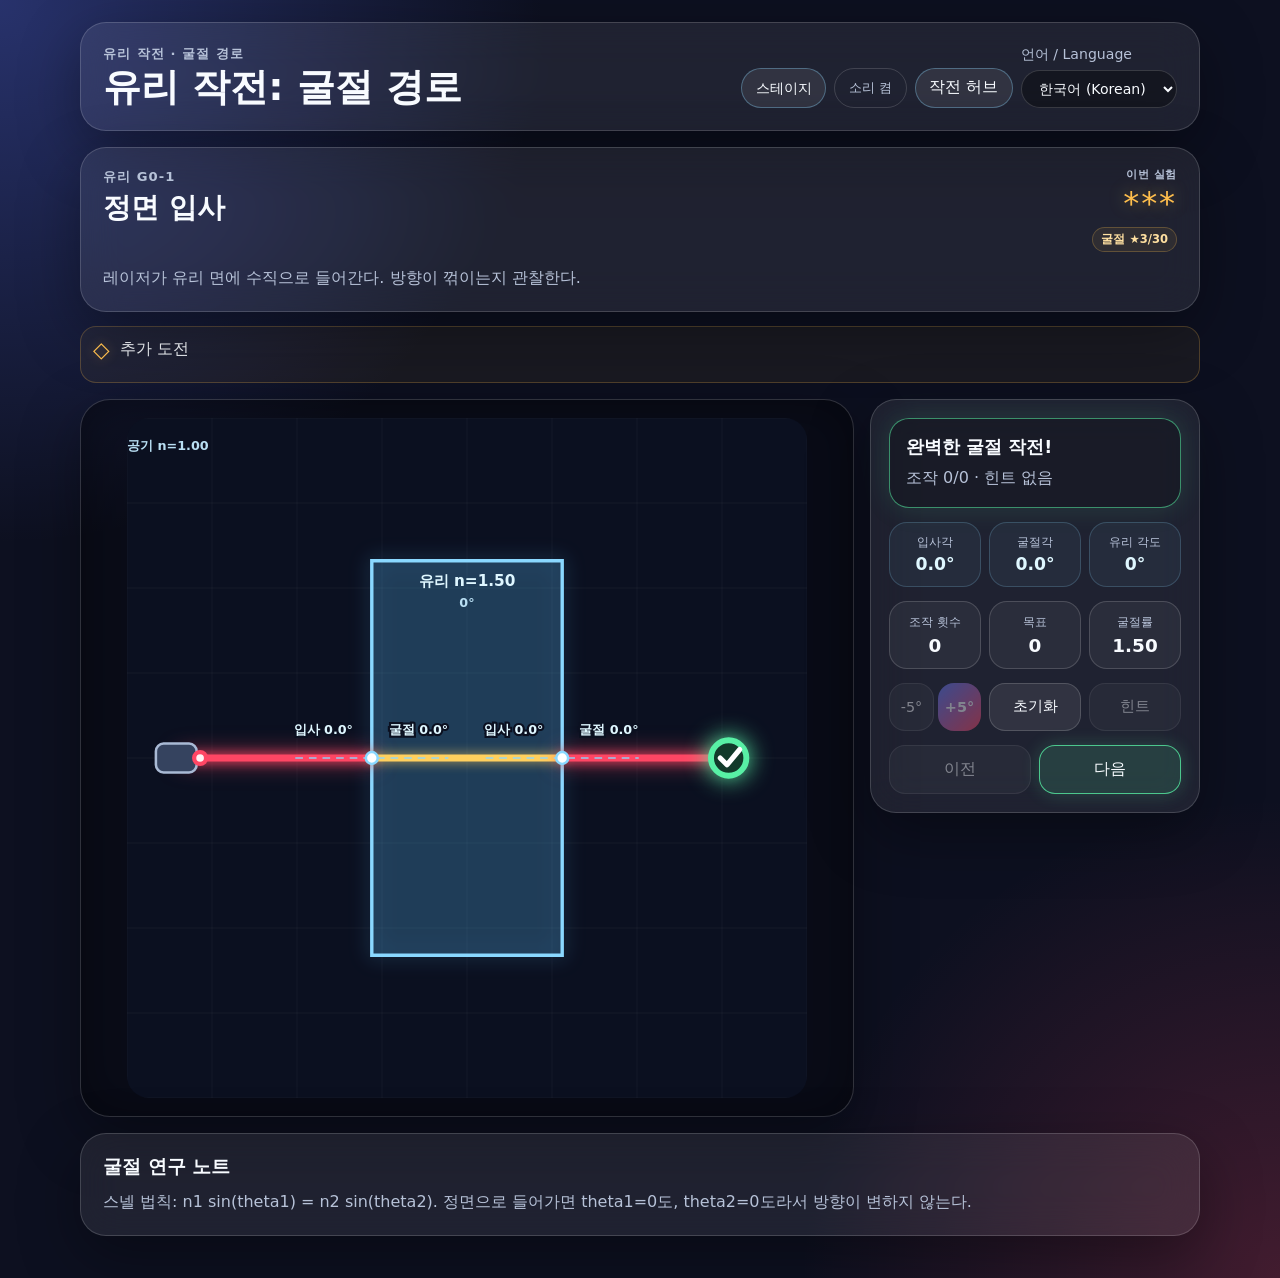
==== commit 3bdfaab0: "Update language settings" ====
--- a/games/photon_heist/glass.html
+++ b/games/photon_heist/glass.html
@@ -4,8 +4,8 @@
   <meta charset="utf-8" />
   <meta name="viewport" content="width=device-width, initial-scale=1" />
   <title>Glass Route · Photon Heist</title>
-  <link rel="stylesheet" href="styles/style.css?v=20260710a" />
-  <link rel="stylesheet" href="styles/glass.css?v=20260710a" />
+  <link rel="stylesheet" href="styles/style.css?v=20260710c" />
+  <link rel="stylesheet" href="styles/glass.css?v=20260710c" />
 </head>
 <body>
   <main class="app-shell">
@@ -19,10 +19,10 @@
         <button id="glassSoundBtn" class="sound-btn" type="button" aria-pressed="true">소리 켬</button>
         <a class="back-link" id="backToMirrors" href="hub.html">← 작전 허브</a>
         <label class="language-control">
-          <span id="glassLanguageLabel">언어</span>
-          <select id="glassLanguageSelect" aria-label="Language">
-            <option value="ko">한국어</option>
-            <option value="en">English</option>
+          <span id="glassLanguageLabel">언어 / Language</span>
+          <select id="glassLanguageSelect" aria-label="언어 / Language">
+            <option value="ko">한국어 (Korean)</option>
+            <option value="en">English (영어)</option>
           </select>
         </label>
       </div>
@@ -138,10 +138,10 @@
     </div>
   </div>
 
-  <script src="src/streamlit_bridge.js?v=20260710a"></script>
-  <script src="src/optics.js?v=20260710a"></script>
-  <script src="src/glass_levels.js?v=20260710a"></script>
-  <script src="src/text_fixes.js?v=20260710a"></script>
-  <script src="src/glass_game.js?v=20260710a"></script>
+  <script src="src/streamlit_bridge.js?v=20260710c"></script>
+  <script src="src/optics.js?v=20260710c"></script>
+  <script src="src/glass_levels.js?v=20260710c"></script>
+  <script src="src/text_fixes.js?v=20260710c"></script>
+  <script src="src/glass_game.js?v=20260710c"></script>
 </body>
 </html>
